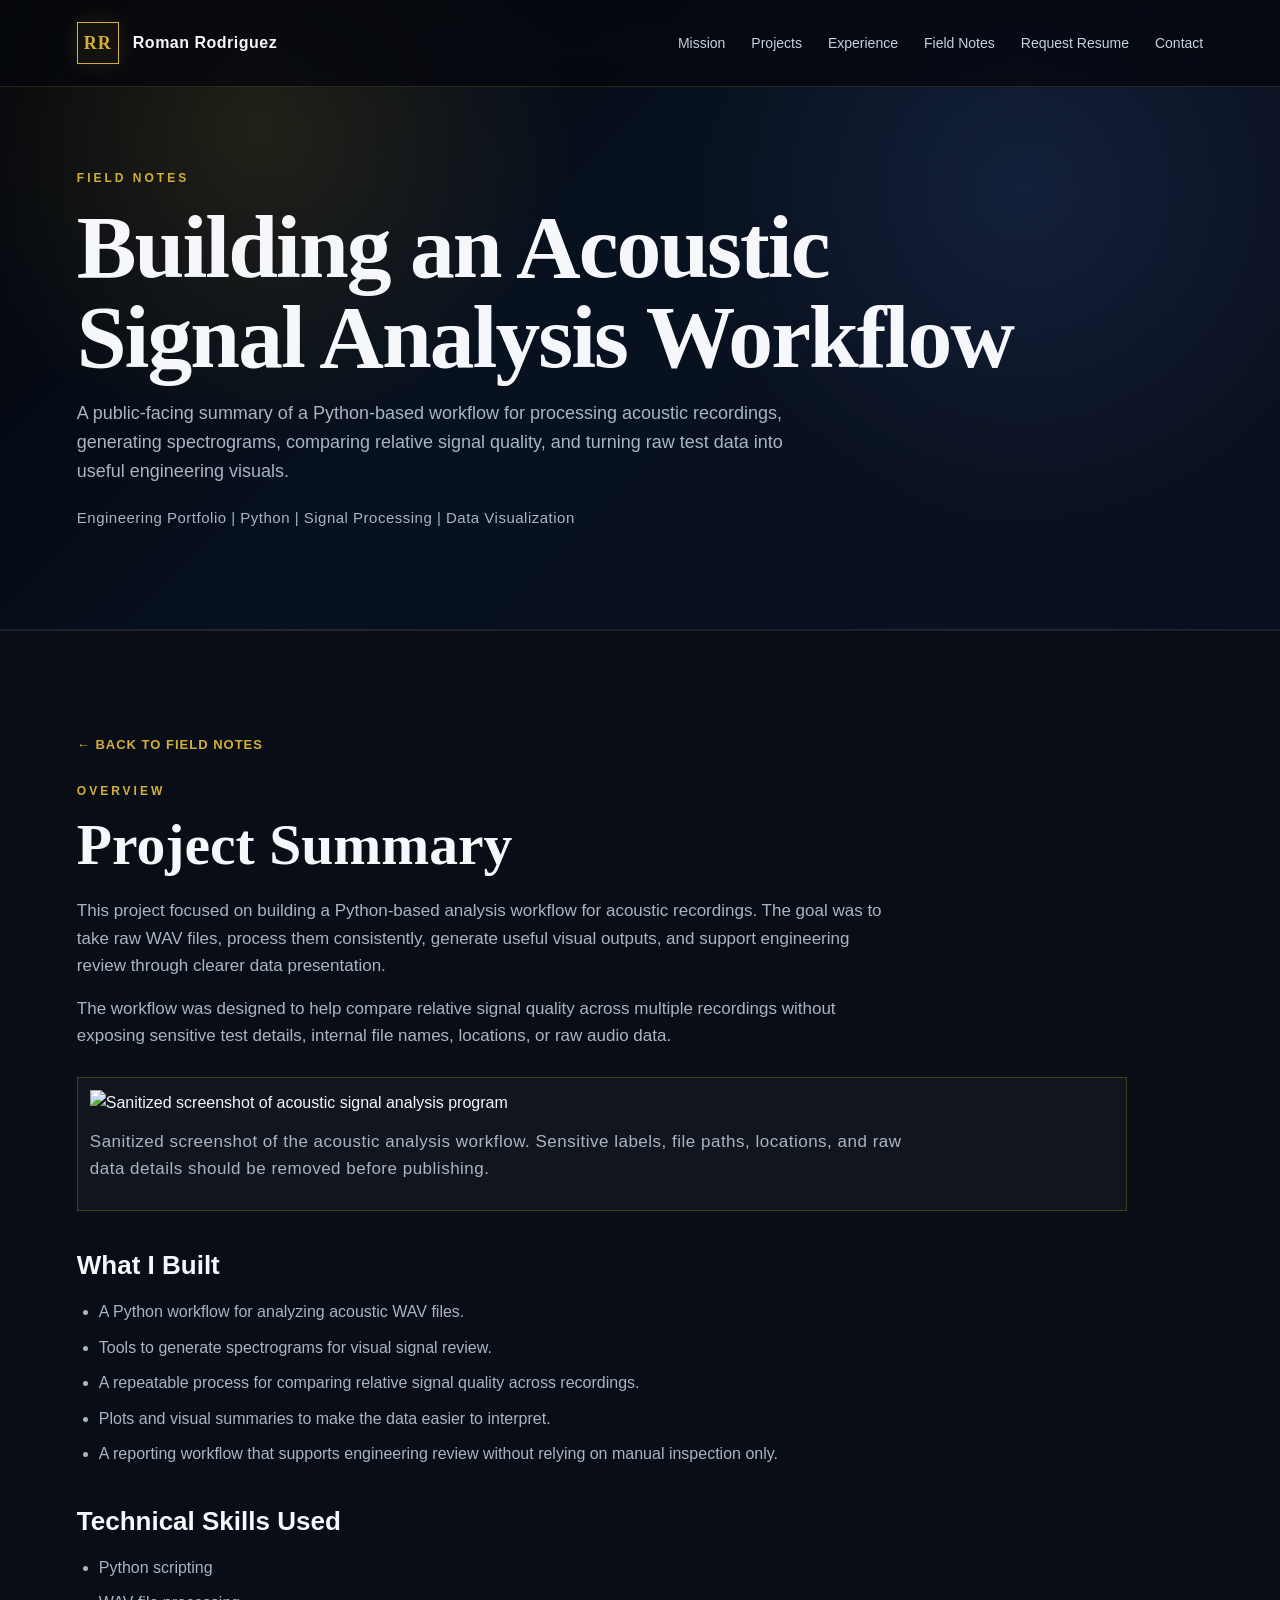
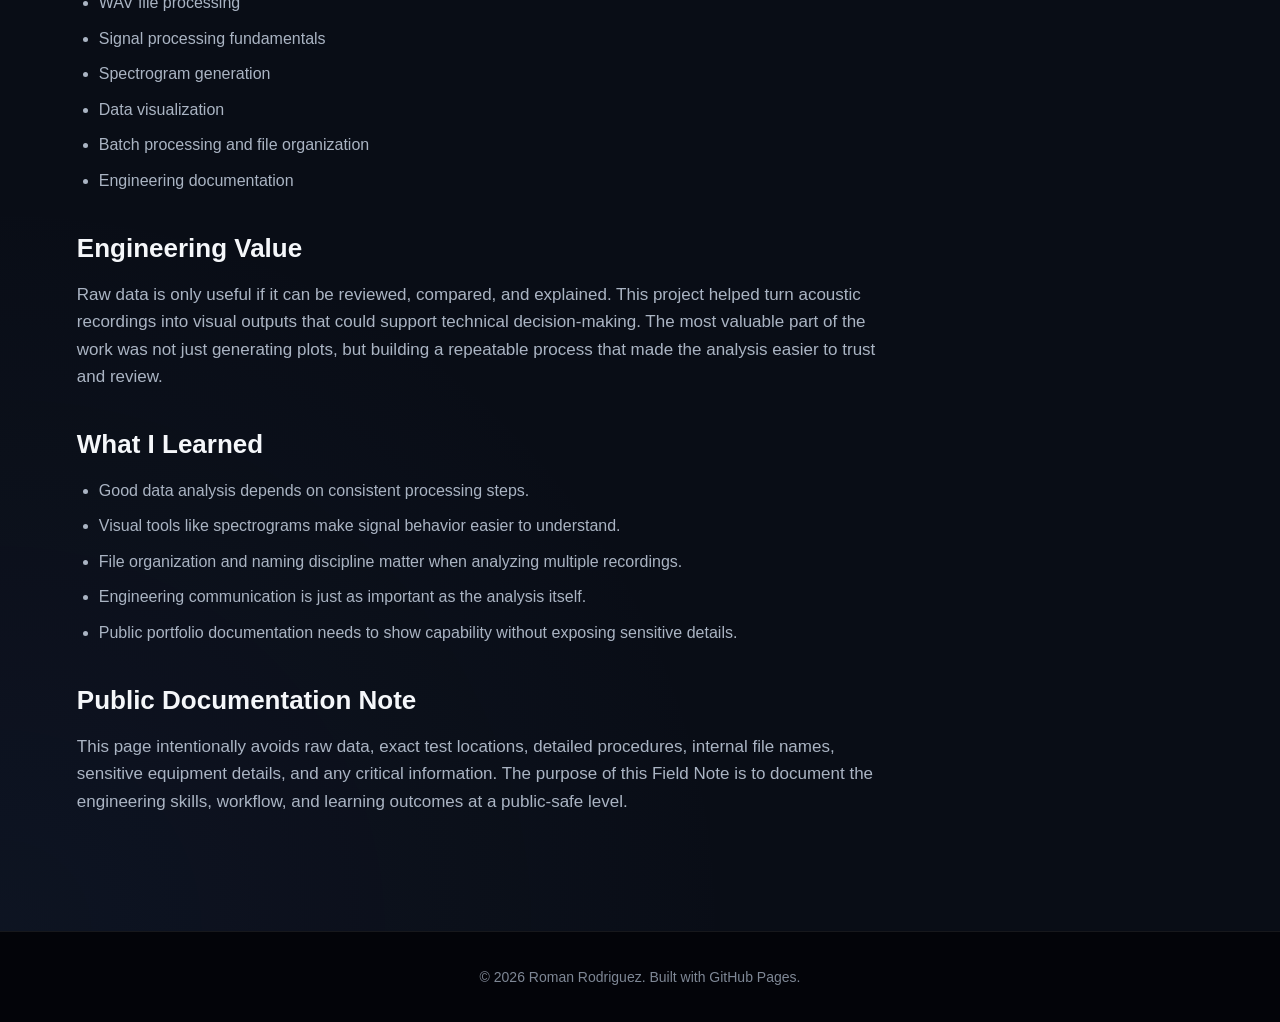
==== field-notes/acoustic-signal-analysis.html @ 7eda3c98 "Add acoustic signal analysis workflow documentation This file contains a detailed overview of a Pyth" ====
<!DOCTYPE html>
<html lang="en">
<head>
  <meta charset="UTF-8" />
  <meta name="viewport" content="width=device-width, initial-scale=1.0" />

  <title>Acoustic Signal Analysis Workflow | Roman Rodriguez</title>
  <meta name="description" content="A public-facing engineering field note by Roman Rodriguez about building a Python-based acoustic signal analysis workflow using WAV processing, spectrograms, and data visualization." />

  <link rel="stylesheet" href="../style.css" />
</head>

<body>
  <header class="site-header">
    <a href="../index.html#home" class="brand">
      <span class="logo-box">RR</span>
      <span>Roman Rodriguez</span>
    </a>

    <nav class="nav-links">
      <a href="../index.html#mission">Mission</a>
      <a href="../index.html#projects">Projects</a>
      <a href="../index.html#experience">Experience</a>
      <a href="../index.html#field-notes">Field Notes</a>
      <a href="../index.html#resume">Request Resume</a>
      <a href="../index.html#contact">Contact</a>
    </nav>
  </header>

  <main>
    <section class="field-note-hero">
      <div class="field-note-hero-content">
        <p class="eyebrow">Field Notes</p>

        <h1>Building an Acoustic Signal Analysis Workflow</h1>

        <p class="hero-text">
          A public-facing summary of a Python-based workflow for processing acoustic recordings,
          generating spectrograms, comparing relative signal quality, and turning raw test data
          into useful engineering visuals.
        </p>

        <p class="field-note-meta">
          Engineering Portfolio | Python | Signal Processing | Data Visualization
        </p>
      </div>
    </section>

    <section class="section">
      <div class="field-note-layout">
        <article class="field-note-body">
          <a href="../index.html#field-notes" class="back-link">← Back to Field Notes</a>

          <div class="section-label">Overview</div>

          <h2>Project Summary</h2>

          <p>
            This project focused on building a Python-based analysis workflow for acoustic
            recordings. The goal was to take raw WAV files, process them consistently, generate
            useful visual outputs, and support engineering review through clearer data presentation.
          </p>

          <p>
            The workflow was designed to help compare relative signal quality across multiple
            recordings without exposing sensitive test details, internal file names, locations,
            or raw audio data.
          </p>

          <div class="field-note-image">
            <img src="../images/acoustic-program.png" alt="Sanitized screenshot of acoustic signal analysis program">
            <p class="caption">
              Sanitized screenshot of the acoustic analysis workflow. Sensitive labels, file paths,
              locations, and raw data details should be removed before publishing.
            </p>
          </div>

          <h3>What I Built</h3>

          <ul>
            <li>A Python workflow for analyzing acoustic WAV files.</li>
            <li>Tools to generate spectrograms for visual signal review.</li>
            <li>A repeatable process for comparing relative signal quality across recordings.</li>
            <li>Plots and visual summaries to make the data easier to interpret.</li>
            <li>A reporting workflow that supports engineering review without relying on manual inspection only.</li>
          </ul>

          <h3>Technical Skills Used</h3>

          <ul>
            <li>Python scripting</li>
            <li>WAV file processing</li>
            <li>Signal processing fundamentals</li>
            <li>Spectrogram generation</li>
            <li>Data visualization</li>
            <li>Batch processing and file organization</li>
            <li>Engineering documentation</li>
          </ul>

          <h3>Engineering Value</h3>

          <p>
            Raw data is only useful if it can be reviewed, compared, and explained. This project
            helped turn acoustic recordings into visual outputs that could support technical
            decision-making. The most valuable part of the work was not just generating plots,
            but building a repeatable process that made the analysis easier to trust and review.
          </p>

          <h3>What I Learned</h3>

          <ul>
            <li>Good data analysis depends on consistent processing steps.</li>
            <li>Visual tools like spectrograms make signal behavior easier to understand.</li>
            <li>File organization and naming discipline matter when analyzing multiple recordings.</li>
            <li>Engineering communication is just as important as the analysis itself.</li>
            <li>Public portfolio documentation needs to show capability without exposing sensitive details.</li>
          </ul>

          <h3>Public Documentation Note</h3>

          <p>
            This page intentionally avoids raw data, exact test locations, detailed procedures,
            internal file names, sensitive equipment details, and any critical information. The
            purpose of this Field Note is to document the engineering skills, workflow, and
            learning outcomes at a public-safe level.
          </p>
        </article>
      </div>
    </section>
  </main>

  <footer>
    <p>© 2026 Roman Rodriguez. Built with GitHub Pages.</p>
  </footer>
</body>
</html>
---- style.css ----
* {
  margin: 0;
  padding: 0;
  box-sizing: border-box;
}

html {
  scroll-behavior: smooth;
}

body {
  font-family: Inter, Arial, Helvetica, sans-serif;
  background: #05070d;
  color: #f5f7fa;
  line-height: 1.6;
}

a {
  color: inherit;
  text-decoration: none;
}

.site-header {
  position: fixed;
  top: 0;
  width: 100%;
  z-index: 100;
  display: flex;
  justify-content: space-between;
  align-items: center;
  padding: 22px 6%;
  background: rgba(5, 7, 13, 0.78);
  backdrop-filter: blur(14px);
  border-bottom: 1px solid rgba(212, 175, 55, 0.18);
}

.brand {
  display: flex;
  align-items: center;
  gap: 14px;
  font-weight: 700;
  letter-spacing: 0.5px;
}

.logo-box {
  display: inline-flex;
  align-items: center;
  justify-content: center;
  width: 42px;
  height: 42px;
  border: 1px solid #d4af37;
  color: #d4af37;
  font-family: Georgia, serif;
  font-size: 18px;
  letter-spacing: 1px;
  background: rgba(212, 175, 55, 0.06);
  box-shadow: 0 0 22px rgba(212, 175, 55, 0.14);
}

.nav-links {
  display: flex;
  gap: 26px;
  font-size: 14px;
  color: #c9d1dc;
}

.nav-links a {
  transition: color 0.25s ease;
}

.nav-links a:hover {
  color: #d4af37;
}

.hero {
  position: relative;
  min-height: 100vh;
  display: flex;
  align-items: center;
  padding: 140px 6% 80px;
  overflow: hidden;
  background:
    radial-gradient(circle at 20% 20%, rgba(212, 175, 55, 0.16), transparent 28%),
    radial-gradient(circle at 80% 30%, rgba(72, 105, 180, 0.20), transparent 30%),
    linear-gradient(135deg, #030409 0%, #07111f 45%, #0b1020 100%);
}

.hero::before {
  content: "";
  position: absolute;
  inset: 0;
  background-image:
    linear-gradient(rgba(255,255,255,0.035) 1px, transparent 1px),
    linear-gradient(90deg, rgba(255,255,255,0.035) 1px, transparent 1px);
  background-size: 64px 64px;
  mask-image: linear-gradient(to bottom, rgba(0,0,0,0.8), transparent);
}

.hero::after {
  content: "";
  position: absolute;
  width: 620px;
  height: 620px;
  right: -180px;
  bottom: -220px;
  border: 1px solid rgba(212, 175, 55, 0.2);
  border-radius: 50%;
  box-shadow: 0 0 80px rgba(212, 175, 55, 0.08);
}

.hero-overlay {
  position: absolute;
  inset: 0;
  background: linear-gradient(90deg, rgba(5,7,13,0.88), rgba(5,7,13,0.25));
}

.hero-content {
  position: relative;
  z-index: 2;
  max-width: 980px;
}

.eyebrow,
.section-label,
.status {
  color: #d4af37;
  text-transform: uppercase;
  letter-spacing: 3px;
  font-size: 12px;
  font-weight: 700;
}

h1 {
  margin-top: 14px;
  font-family: Georgia, "Times New Roman", serif;
  font-size: clamp(52px, 8vw, 112px);
  line-height: 0.95;
  letter-spacing: -2px;
}

.hero-subtitle {
  margin-top: 24px;
  font-size: clamp(18px, 2.2vw, 28px);
  color: #e6ebf2;
  max-width: 900px;
}

.hero-text {
  margin-top: 18px;
  max-width: 720px;
  color: #aab4c3;
  font-size: 18px;
}

.hero-buttons,
.contact-links {
  display: flex;
  flex-wrap: wrap;
  gap: 14px;
  margin-top: 34px;
}

.btn {
  display: inline-flex;
  align-items: center;
  justify-content: center;
  min-height: 46px;
  padding: 12px 20px;
  border-radius: 2px;
  font-size: 14px;
  font-weight: 700;
  letter-spacing: 0.8px;
  transition: transform 0.25s ease, box-shadow 0.25s ease, background 0.25s ease;
}

.btn:hover {
  transform: translateY(-2px);
}

.primary {
  background: #d4af37;
  color: #05070d;
  box-shadow: 0 0 26px rgba(212, 175, 55, 0.22);
}

.secondary {
  border: 1px solid rgba(212, 175, 55, 0.72);
  color: #d4af37;
  background: rgba(212, 175, 55, 0.04);
}

.ghost {
  border: 1px solid rgba(255,255,255,0.18);
  color: #f5f7fa;
  background: rgba(255,255,255,0.04);
}

.scroll-indicator {
  position: absolute;
  right: 6%;
  bottom: 34px;
  z-index: 2;
  display: flex;
  align-items: center;
  gap: 12px;
  color: #aab4c3;
  font-size: 12px;
  text-transform: uppercase;
  letter-spacing: 2px;
}

.scroll-line {
  width: 52px;
  height: 1px;
  background: #d4af37;
}

.section {
  padding: 100px 6%;
  border-top: 1px solid rgba(255,255,255,0.08);
  background:
    radial-gradient(circle at top right, rgba(212, 175, 55, 0.05), transparent 30%),
    #070a12;
}

.section:nth-of-type(even) {
  background:
    radial-gradient(circle at bottom left, rgba(72, 105, 180, 0.08), transparent 32%),
    #090d16;
}

.section h2 {
  margin-top: 14px;
  margin-bottom: 22px;
  max-width: 820px;
  font-family: Georgia, "Times New Roman", serif;
  font-size: clamp(34px, 4.5vw, 64px);
  line-height: 1.05;
}

.section p {
  color: #aab4c3;
  max-width: 820px;
  font-size: 17px;
  margin-bottom: 16px;
}

.mission-grid {
  display: grid;
  grid-template-columns: 320px 1fr;
  gap: 56px;
  align-items: center;
  margin-top: 34px;
}

.portrait-frame {
  border: 1px solid rgba(212, 175, 55, 0.35);
  background:
    linear-gradient(135deg, rgba(212,175,55,0.10), rgba(255,255,255,0.03)),
    #0b1020;
  padding: 12px;
  box-shadow: 0 0 45px rgba(212, 175, 55, 0.10);
}

.portrait-frame img {
  width: 100%;
  height: 390px;
  object-fit: cover;
  display: block;
  filter: grayscale(12%) contrast(105%);
}

.focus-tags,
.project-tags {
  display: flex;
  flex-wrap: wrap;
  gap: 10px;
  margin-top: 24px;
}

.focus-tags span,
.project-tags span {
  border: 1px solid rgba(212, 175, 55, 0.22);
  color: #d7dde7;
  background: rgba(255,255,255,0.035);
  padding: 8px 10px;
  font-size: 12px;
  letter-spacing: 0.6px;
}

.cards {
  display: grid;
  gap: 22px;
  margin-top: 34px;
}

.four-cards {
  grid-template-columns: repeat(4, 1fr);
}

.project-cards,
.blog-cards {
  grid-template-columns: repeat(3, 1fr);
}

.card,
.project-card,
.timeline-item {
  border: 1px solid rgba(255,255,255,0.10);
  background: linear-gradient(180deg, rgba(255,255,255,0.055), rgba(255,255,255,0.025));
  transition: transform 0.25s ease, border-color 0.25s ease, box-shadow 0.25s ease;
}

.card:hover,
.project-card:hover,
.timeline-item:hover {
  transform: translateY(-6px);
  border-color: rgba(212, 175, 55, 0.55);
  box-shadow: 0 18px 55px rgba(0, 0, 0, 0.35);
}

.card {
  padding: 28px;
  min-height: 230px;
}

.card h3,
.project-card h3,
.timeline-item h3 {
  color: #f5f7fa;
  font-size: 22px;
  margin-bottom: 12px;
}

.project-card {
  overflow: hidden;
}

.project-image {
  height: 210px;
  display: flex;
  align-items: center;
  justify-content: center;
  color: rgba(212, 175, 55, 0.7);
  font-family: Georgia, serif;
  font-size: 52px;
  letter-spacing: 2px;
}

.placeholder-bg {
  background:
    linear-gradient(rgba(5, 7, 13, 0.2), rgba(5, 7, 13, 0.8)),
    radial-gradient(circle at 30% 20%, rgba(212, 175, 55, 0.22), transparent 30%),
    linear-gradient(135deg, #111827, #05070d);
}

.project-content {
  padding: 26px;
}

.timeline {
  display: grid;
  gap: 18px;
  margin-top: 34px;
  max-width: 980px;
}

.timeline-item {
  padding: 26px;
  border-left: 3px solid rgba(212, 175, 55, 0.65);
}

.section-intro {
  margin-top: -4px;
}

.contact-section a {
  color: #d4af37;
}

.resume-form {
  margin-top: 34px;
  max-width: 880px;
  border: 1px solid rgba(212, 175, 55, 0.22);
  background: linear-gradient(180deg, rgba(255,255,255,0.055), rgba(255,255,255,0.025));
  padding: 28px;
}

.form-row {
  display: grid;
  grid-template-columns: 1fr 1fr;
  gap: 18px;
}

.form-group {
  display: flex;
  flex-direction: column;
  margin-bottom: 18px;
}

.form-group label {
  color: #d4af37;
  font-size: 12px;
  text-transform: uppercase;
  letter-spacing: 2px;
  margin-bottom: 8px;
  font-weight: 700;
}

.form-group input,
.form-group select,
.form-group textarea {
  width: 100%;
  border: 1px solid rgba(255,255,255,0.14);
  background: rgba(5, 7, 13, 0.72);
  color: #f5f7fa;
  padding: 13px 14px;
  font-family: inherit;
  font-size: 15px;
  outline: none;
}

.form-group input:focus,
.form-group select:focus,
.form-group textarea:focus {
  border-color: rgba(212, 175, 55, 0.75);
  box-shadow: 0 0 20px rgba(212, 175, 55, 0.10);
}

.form-group textarea {
  resize: vertical;
}
.note-link {
  display: block;
  color: inherit;
  cursor: pointer;
}

.read-more {
  display: inline-block;
  margin-top: 16px;
  color: #d4af37;
  font-size: 13px;
  font-weight: 700;
  letter-spacing: 1px;
  text-transform: uppercase;
}

.field-note-hero {
  min-height: 70vh;
  display: flex;
  align-items: center;
  padding: 150px 6% 80px;
  background:
    radial-gradient(circle at 20% 20%, rgba(212, 175, 55, 0.14), transparent 28%),
    radial-gradient(circle at 80% 30%, rgba(72, 105, 180, 0.18), transparent 30%),
    linear-gradient(135deg, #030409 0%, #07111f 45%, #0b1020 100%);
  border-bottom: 1px solid rgba(255,255,255,0.08);
}

.field-note-hero-content {
  max-width: 980px;
}

.field-note-hero h1 {
  margin-top: 14px;
  font-family: Georgia, "Times New Roman", serif;
  font-size: clamp(46px, 7vw, 92px);
  line-height: 1;
  letter-spacing: -2px;
}

.field-note-meta {
  margin-top: 20px;
  color: #aab4c3;
  font-size: 15px;
  letter-spacing: 0.5px;
}

.field-note-layout {
  display: grid;
  grid-template-columns: 1fr;
  gap: 36px;
  max-width: 1050px;
}

.field-note-image {
  border: 1px solid rgba(212, 175, 55, 0.25);
  background: rgba(255,255,255,0.03);
  padding: 12px;
  margin: 28px 0;
}

.field-note-image img {
  width: 100%;
  display: block;
}

.caption {
  margin-top: 12px;
  color: #7e8795;
  font-size: 13px;
  letter-spacing: 0.5px;
}

.field-note-body h3 {
  color: #f5f7fa;
  font-size: 26px;
  margin: 34px 0 12px;
}

.field-note-body ul {
  color: #aab4c3;
  margin: 12px 0 24px 22px;
}

.field-note-body li {
  margin-bottom: 10px;
}

.back-link {
  display: inline-block;
  color: #d4af37;
  margin-bottom: 26px;
  font-weight: 700;
  letter-spacing: 1px;
  text-transform: uppercase;
  font-size: 13px;
}
@media (max-width: 760px) {
  .form-row {
    grid-template-columns: 1fr;
    gap: 0;
  }

  .resume-form {
    padding: 22px;
  }
}

footer {
  padding: 34px 6%;
  text-align: center;
  background: #030409;
  border-top: 1px solid rgba(255,255,255,0.08);
  color: #7e8795;
  font-size: 14px;
}

@media (max-width: 1050px) {
  .four-cards,
  .project-cards,
  .blog-cards {
    grid-template-columns: repeat(2, 1fr);
  }

  .mission-grid {
    grid-template-columns: 1fr;
  }

  .portrait-frame {
  max-width: 420px;
  }
}

@media (max-width: 760px) {
  .site-header {
    position: static;
    flex-direction: column;
    align-items: flex-start;
    gap: 18px;
  }

  .nav-links {
    flex-wrap: wrap;
    gap: 14px;
  }

  .hero {
    padding-top: 80px;
  }

  .four-cards,
  .project-cards,
  .blog-cards {
    grid-template-columns: 1fr;
  }

  .scroll-indicator {
    display: none;
  }

  .section {
    padding: 76px 6%;
  }
}
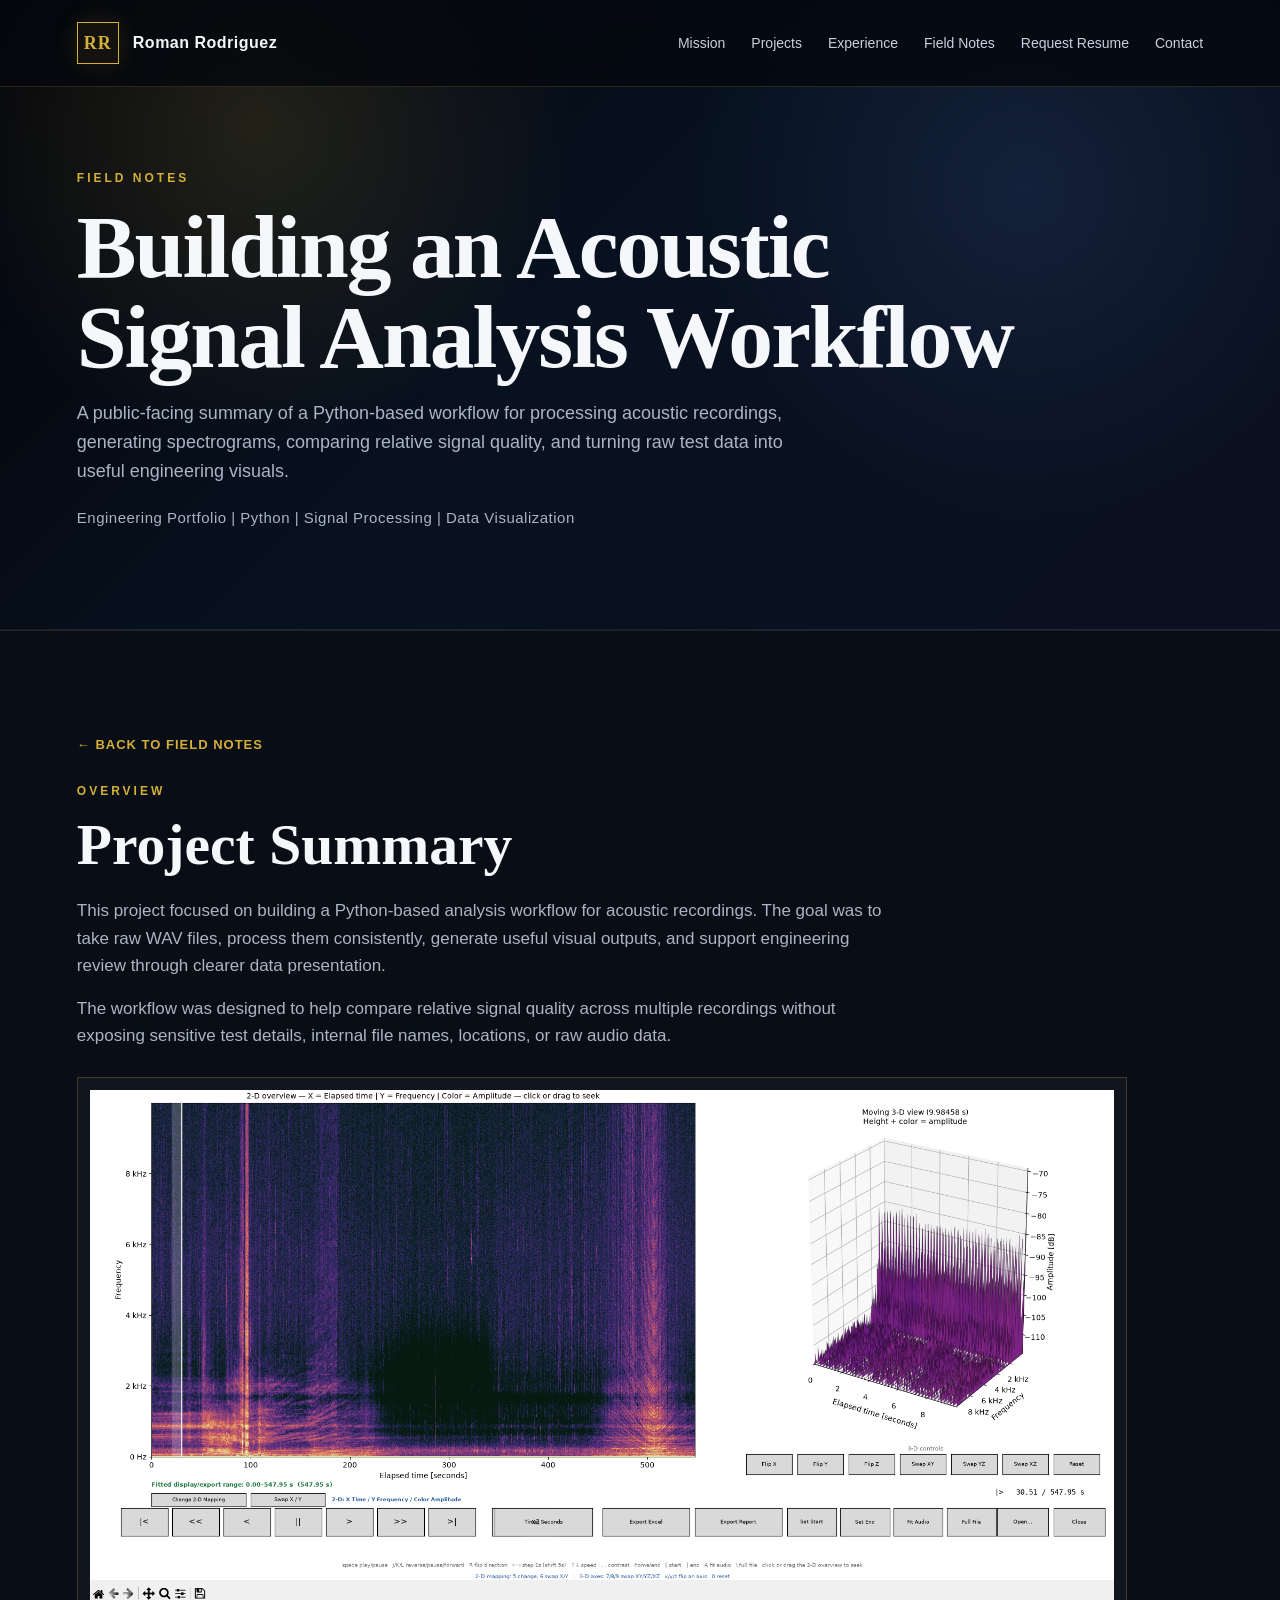
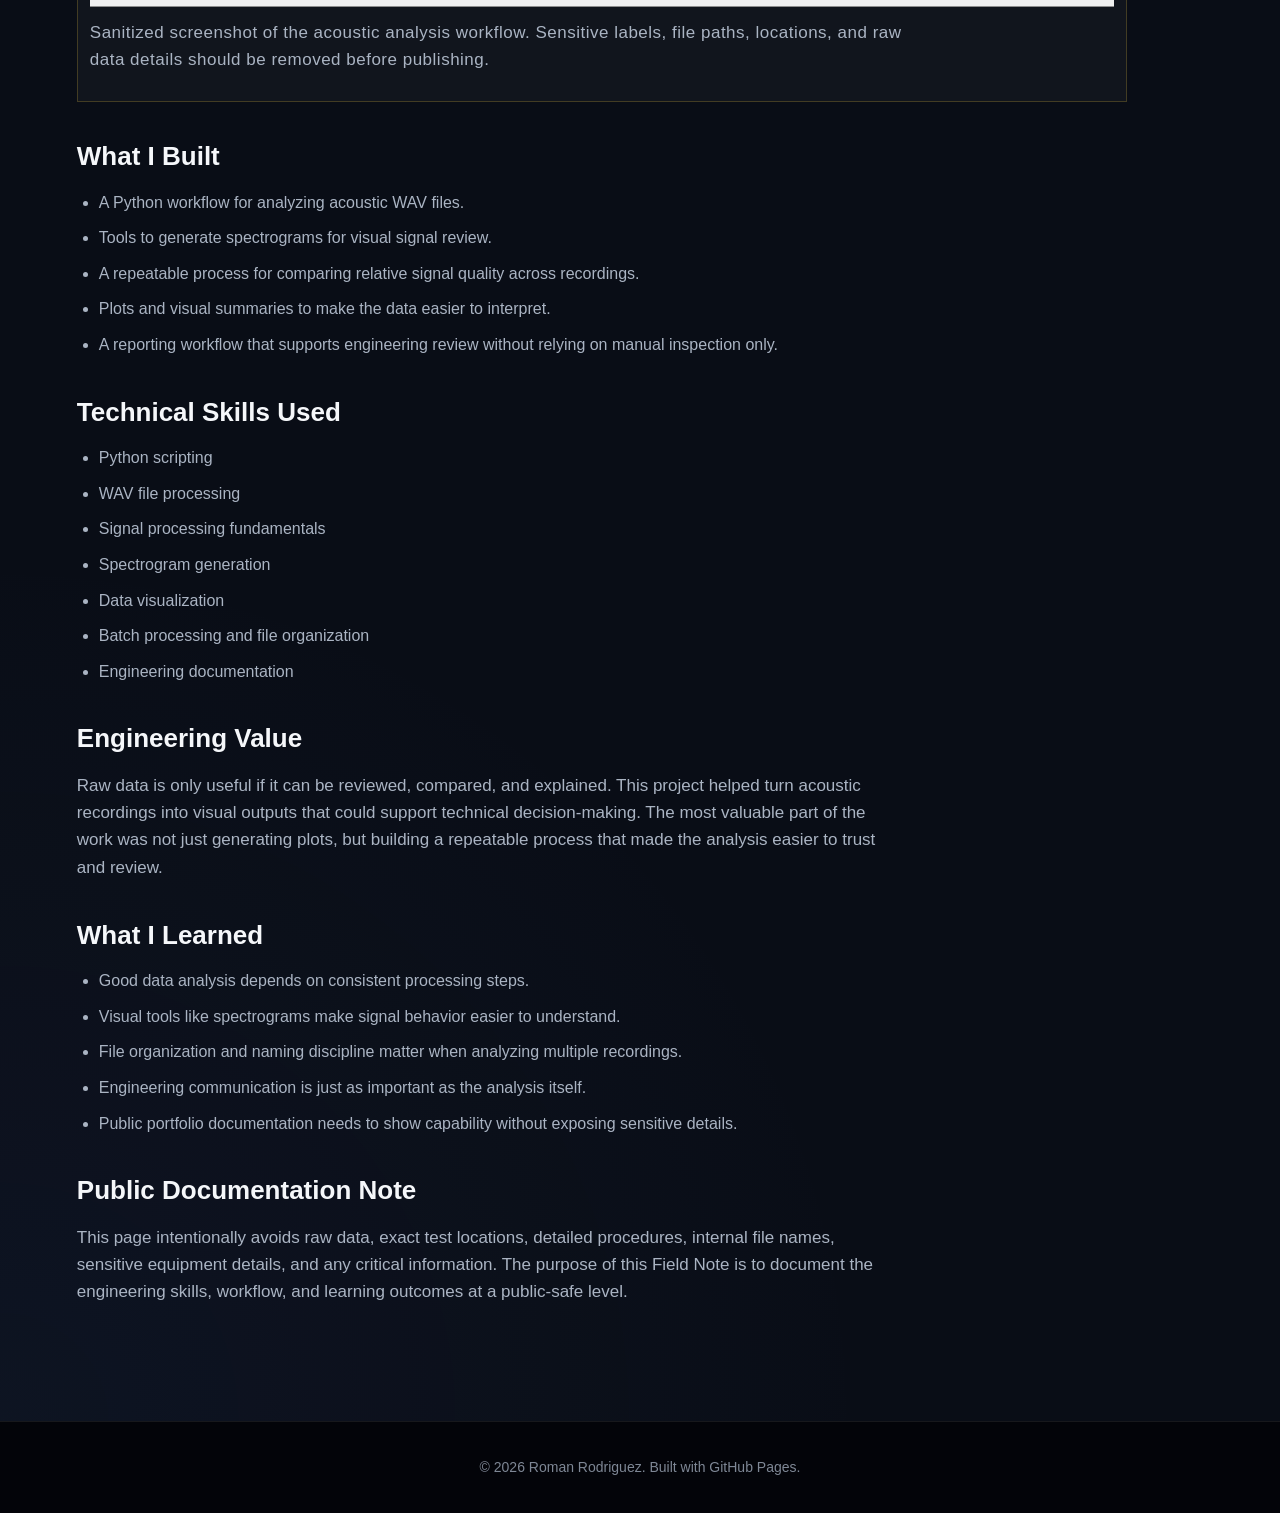
==== commit 5ee74942: "Add page flash div to acoustic signal analysis page Added a div for page flash notifications." ====
--- a/field-notes/acoustic-signal-analysis.html
+++ b/field-notes/acoustic-signal-analysis.html
@@ -11,6 +11,8 @@
 </head>
 
 <body>
+  <div class="page-flash"></div>
+
   <header class="site-header">
     <a href="../index.html#home" class="brand">
       <span class="logo-box">RR</span>
--- a/style.css
+++ b/style.css
@@ -594,3 +594,76 @@
     padding: 76px 6%;
   }
 }
+
+.note-link {
+  display: block;
+  color: inherit;
+  cursor: pointer;
+}
+
+.read-more-button {
+  display: inline-flex;
+  align-items: center;
+  justify-content: center;
+  margin-top: 18px;
+  min-height: 40px;
+  padding: 10px 16px;
+  border-radius: 2px;
+  font-size: 12px;
+  font-weight: 700;
+  letter-spacing: 1px;
+  text-transform: uppercase;
+  color: #05070d;
+  background: #d4af37;
+  box-shadow: 0 0 24px rgba(212, 175, 55, 0.18);
+}
+
+.note-link:hover .read-more-button {
+  transform: translateY(-2px);
+  
+}
+.signature {
+  margin-top: 34px;
+  color: #d4af37 !important;
+  font-weight: 700;
+  letter-spacing: 0.8px;
+}
+.page-flash {
+  position: fixed;
+  inset: 0;
+  z-index: 9999;
+  pointer-events: none;
+  background:
+    radial-gradient(circle at 30% 20%, rgba(212, 175, 55, 0.55), transparent 28%),
+    radial-gradient(circle at 70% 40%, rgba(255, 255, 255, 0.42), transparent 24%),
+    linear-gradient(135deg, rgba(255,255,255,0.18), rgba(212,175,55,0.10), transparent);
+  animation: lightningFlash 0.9s ease-out forwards;
+}
+
+@keyframes lightningFlash {
+  0% {
+    opacity: 0;
+  }
+  8% {
+    opacity: 0.95;
+  }
+  14% {
+    opacity: 0.15;
+  }
+  22% {
+    opacity: 0.75;
+  }
+  35% {
+    opacity: 0.08;
+  }
+  100% {
+    opacity: 0;
+    visibility: hidden;
+  }
+}
+
+@media (prefers-reduced-motion: reduce) {
+  .page-flash {
+    display: none;
+  }
+}
